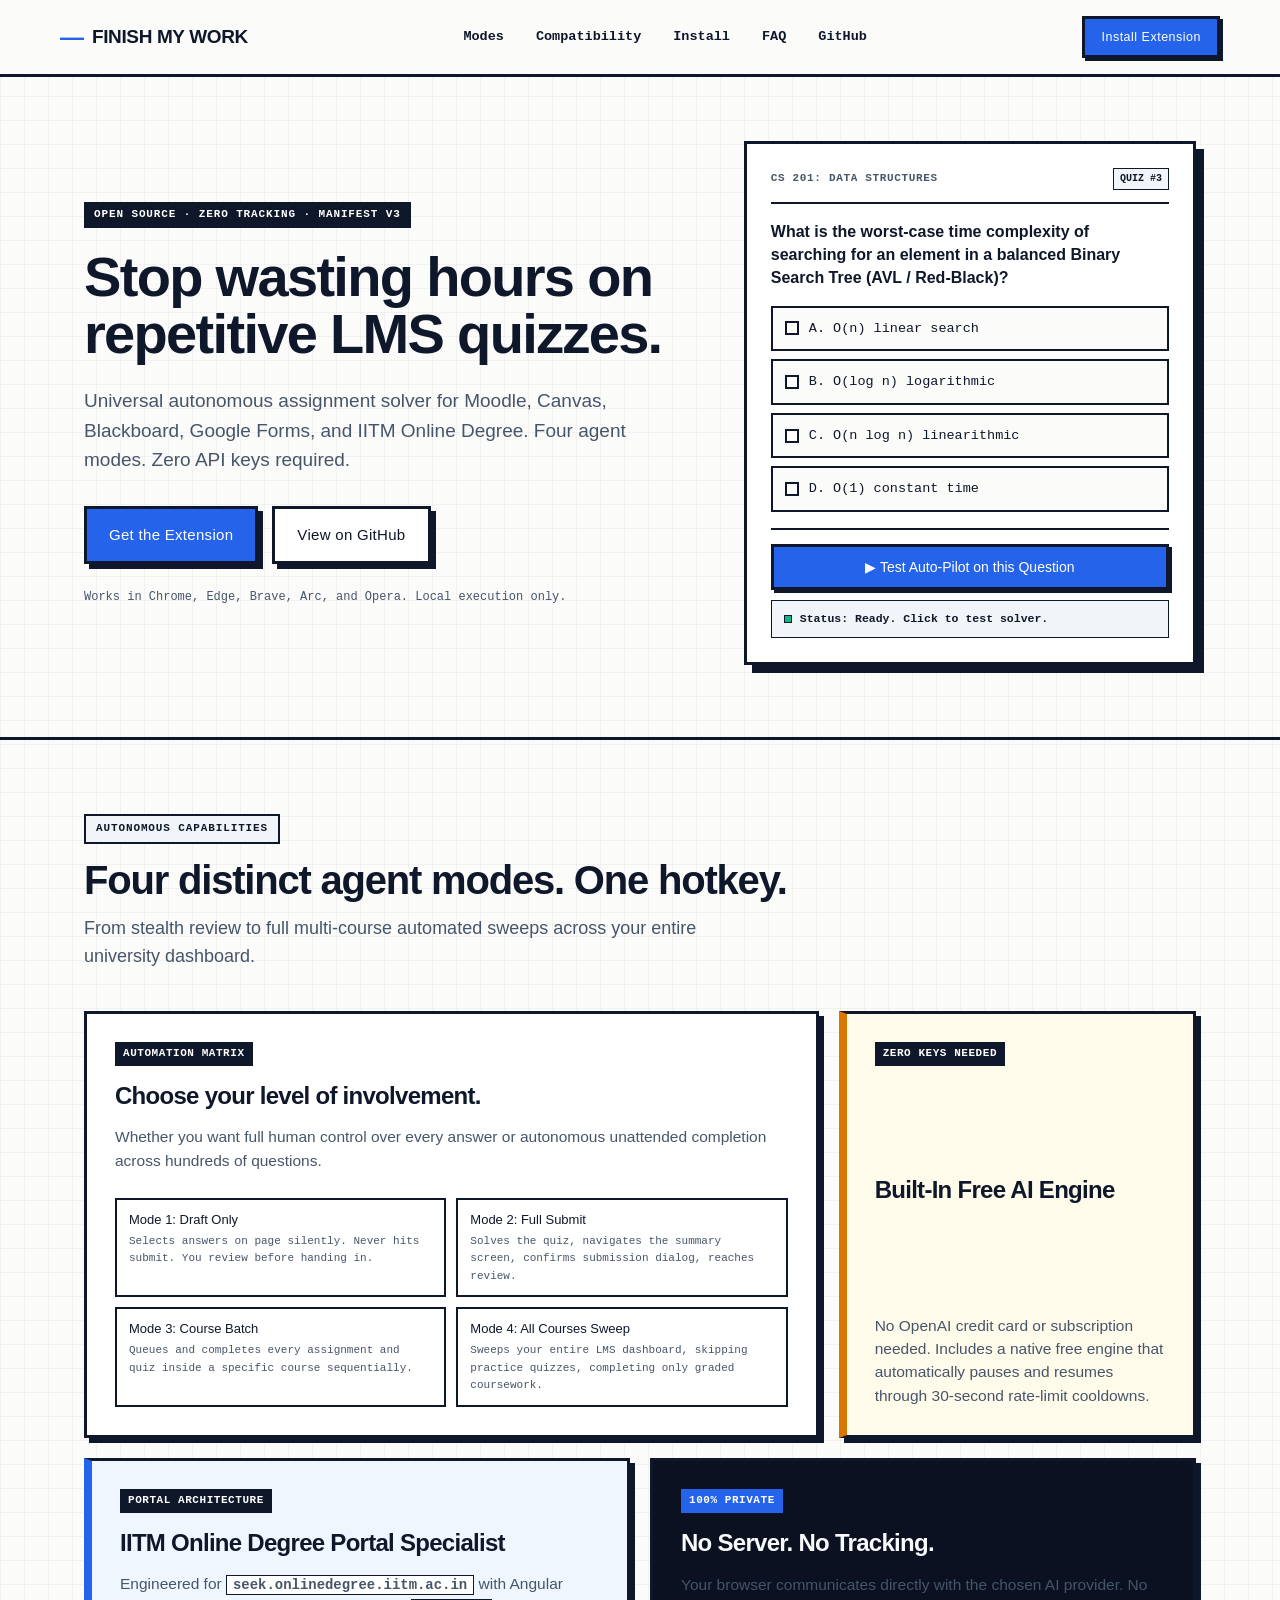
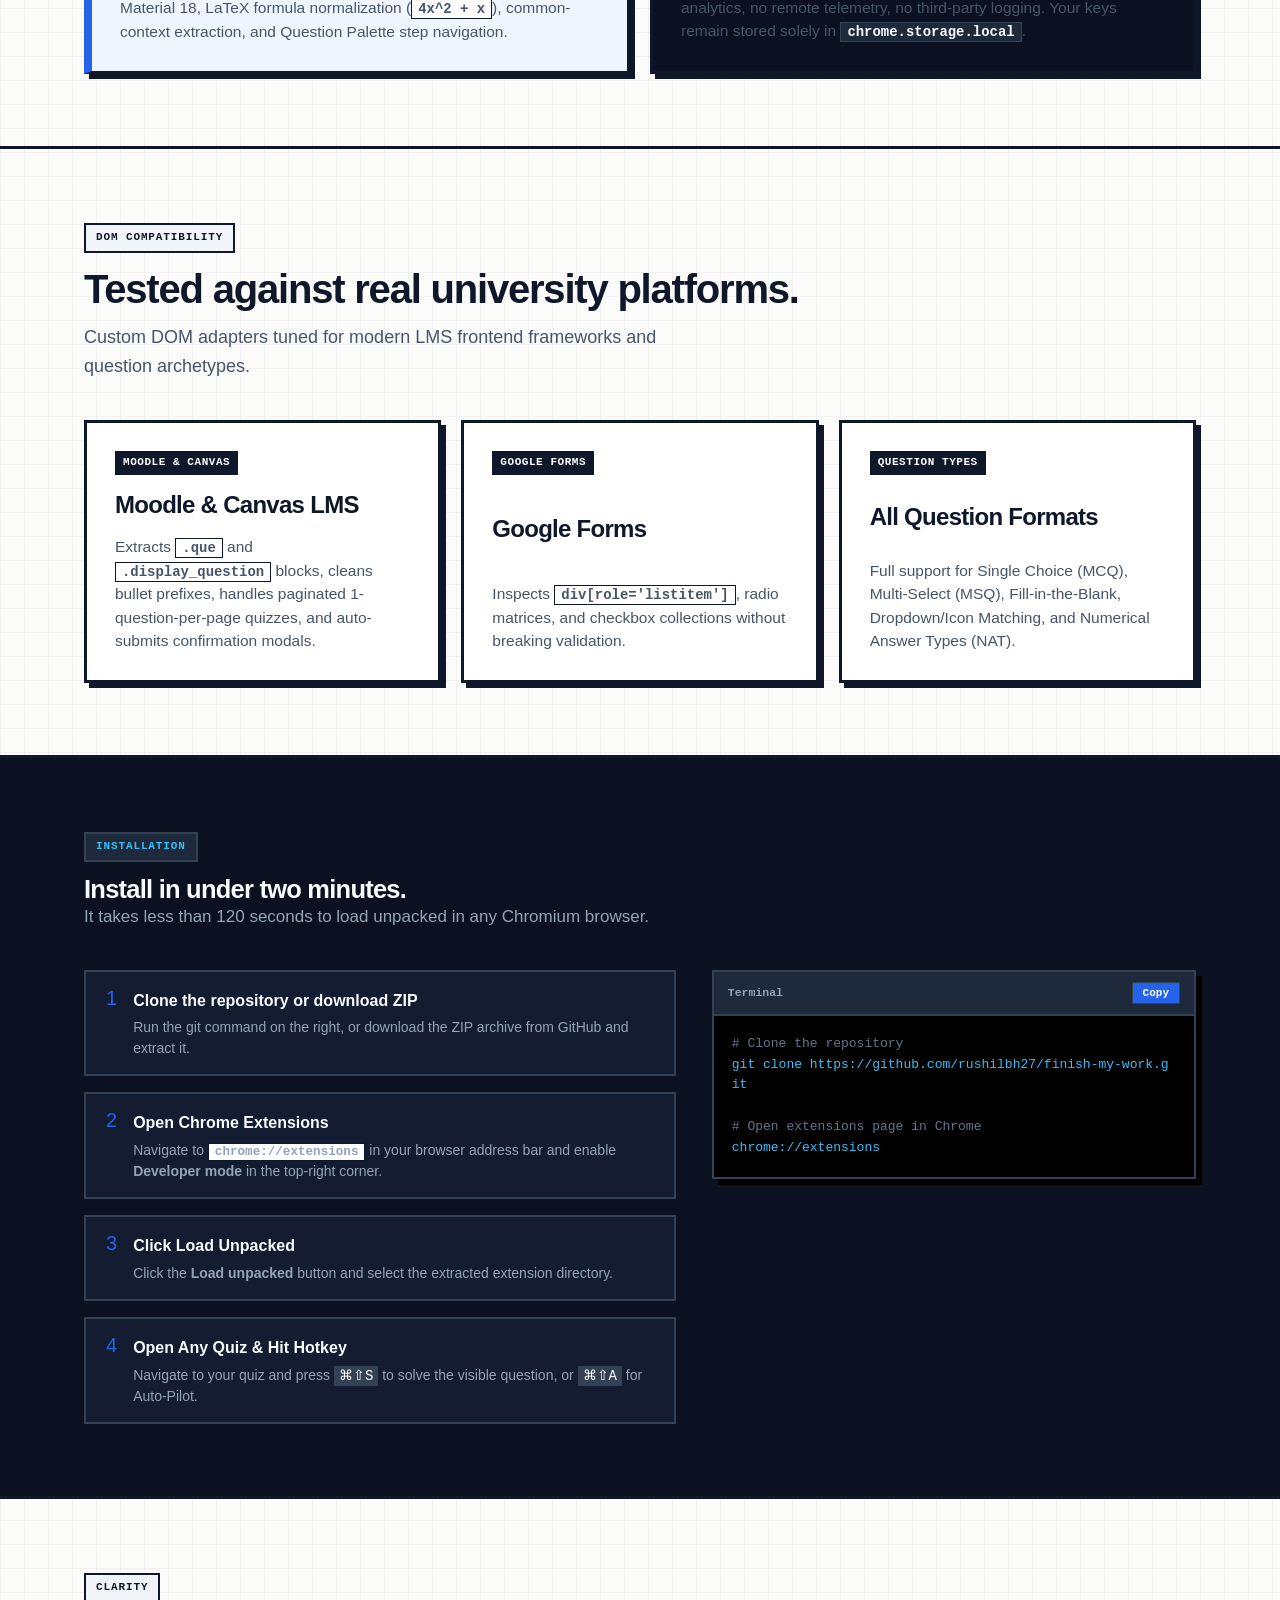
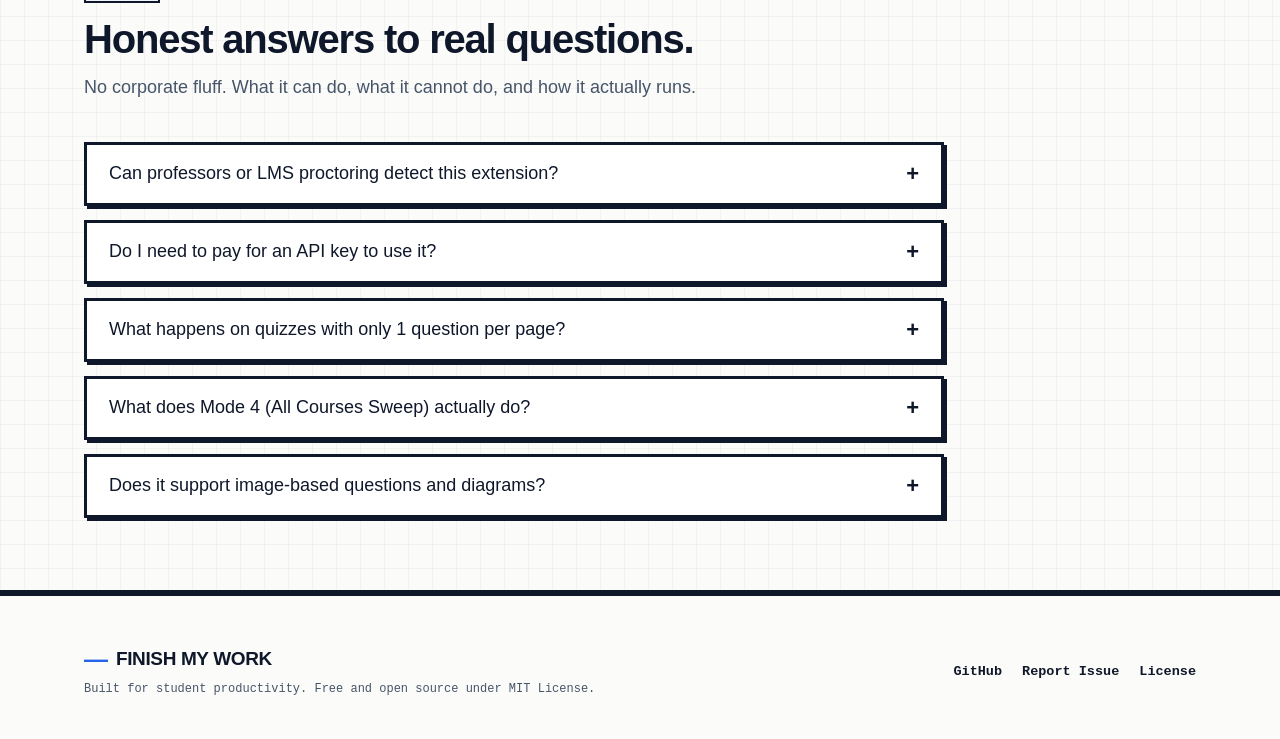
==== index.html @ 945a40a3 "feat: complete neo-brutalist redesign of 3 surfaces, IITM textarea NAT solver, single-action navigat" ====
<!DOCTYPE html>
<html lang="en">

<head>
  <meta charset="UTF-8">
  <meta name="viewport" content="width=device-width, initial-scale=1.0">
  <title>Finish My Work — Autonomous LMS Quiz &amp; Assignment Solver</title>
  <meta name="description"
    content="Universal autonomous assignment and quiz solver for Moodle, Canvas, Blackboard, Google Forms, and IITM Online Degree. 4 agent modes. Zero tracking. 100% free with built-in AI.">
  <meta property="og:title" content="Finish My Work — Autonomous LMS Solver">
  <meta property="og:description"
    content="Stop wasting hours on repetitive LMS quizzes. 4 agent modes, multimodal vision support, and zero external tracking.">
  <meta property="og:type" content="website">
  <meta property="og:url" content="https://rushilbh27.github.io/finish-my-work/">
  <link rel="icon" type="image/png" href="icons/icon48.png">
  <link rel="stylesheet" href="landing.css">
</head>

<body>
  <!-- Accessible Skip Link -->
  <a class="skip-link" href="#main-content">Skip to content</a>

  <!-- ── Top Navigation ── -->
  <header class="site-nav">
    <div class="wrap nav-inner">
      <a class="brand" href="#">
        <span class="brand-dash">—</span>
        <span class="brand-title">Finish My Work</span>
      </a>
      <nav class="nav-links" aria-label="Main Navigation">
        <a class="nav-link" href="#modes">Modes</a>
        <a class="nav-link" href="#architecture">Compatibility</a>
        <a class="nav-link" href="#install">Install</a>
        <a class="nav-link" href="#faq">FAQ</a>
        <a class="nav-link" href="https://github.com/rushilbh27/finish-my-work" target="_blank" rel="noopener">GitHub</a>
      </nav>
      <a class="nav-btn" href="#install">Install Extension</a>
    </div>
  </header>

  <main id="main-content">
    <!-- ── Hero Section ── -->
    <section class="hero-section">
      <div class="wrap hero-grid">
        <div class="hero-content">
          <span class="hero-tag">OPEN SOURCE · ZERO TRACKING · MANIFEST V3</span>
          <h1 class="hero-title">Stop wasting hours on repetitive LMS quizzes.</h1>
          <p class="hero-lead">
            Universal autonomous assignment solver for Moodle, Canvas, Blackboard, Google Forms, and IITM Online Degree. Four agent modes. Zero API keys required.
          </p>
          <div class="hero-ctas">
            <a class="btn btn-primary" href="#install">Get the Extension</a>
            <a class="btn btn-secondary" href="https://github.com/rushilbh27/finish-my-work" target="_blank" rel="noopener">View on GitHub</a>
          </div>
          <div class="hero-note">
            Works in Chrome, Edge, Brave, Arc, and Opera. Local execution only.
          </div>
        </div>

        <!-- Interactive Live Simulation Widget -->
        <div class="interactive-card" id="sim-card" aria-label="Live Autopilot Simulator">
          <div class="sim-header">
            <span class="sim-subject">CS 201: DATA STRUCTURES</span>
            <span class="sim-badge" id="sim-badge">QUIZ #3</span>
          </div>
          <div class="sim-question" id="sim-question-text">
            What is the worst-case time complexity of searching for an element in a balanced Binary Search Tree (AVL / Red-Black)?
          </div>
          <div class="sim-options" id="sim-options-list">
            <div class="sim-opt" data-opt="A">
              <span class="sim-radio"></span>
              <span>A. O(n) linear search</span>
            </div>
            <div class="sim-opt" data-opt="B" id="opt-correct">
              <span class="sim-radio"></span>
              <span>B. O(log n) logarithmic</span>
            </div>
            <div class="sim-opt" data-opt="C">
              <span class="sim-radio"></span>
              <span>C. O(n log n) linearithmic</span>
            </div>
            <div class="sim-opt" data-opt="D">
              <span class="sim-radio"></span>
              <span>D. O(1) constant time</span>
            </div>
          </div>
          <div class="sim-actions">
            <button class="sim-solve-btn" id="btn-run-sim" type="button">
              ▶ Test Auto-Pilot on this Question
            </button>
            <div class="sim-status-box" id="sim-status">
              <span class="sim-status-dot" id="sim-dot"></span>
              <span id="sim-status-text">Status: Ready. Click to test solver.</span>
            </div>
          </div>
        </div>
      </div>
    </section>

    <!-- ── Section: 4 Agent Modes ── -->
    <section class="section" id="modes">
      <div class="wrap">
        <div class="section-head">
          <span class="section-tag">AUTONOMOUS CAPABILITIES</span>
          <h2 class="section-title">Four distinct agent modes. One hotkey.</h2>
          <p class="section-desc">From stealth review to full multi-course automated sweeps across your entire university dashboard.</p>
        </div>

        <div class="bento-grid">
          <!-- Bento 1: Large Double Span for Modes -->
          <div class="bento-card bento-span-8">
            <span class="bento-badge">AUTOMATION MATRIX</span>
            <h3>Choose your level of involvement.</h3>
            <p>Whether you want full human control over every answer or autonomous unattended completion across hundreds of questions.</p>
            
            <div class="mode-pills">
              <div class="mode-pill-item">
                <div class="mode-pill-title">Mode 1: Draft Only</div>
                <div class="mode-pill-sub">Selects answers on page silently. Never hits submit. You review before handing in.</div>
              </div>
              <div class="mode-pill-item">
                <div class="mode-pill-title">Mode 2: Full Submit</div>
                <div class="mode-pill-sub">Solves the quiz, navigates the summary screen, confirms submission dialog, reaches review.</div>
              </div>
              <div class="mode-pill-item">
                <div class="mode-pill-title">Mode 3: Course Batch</div>
                <div class="mode-pill-sub">Queues and completes every assignment and quiz inside a specific course sequentially.</div>
              </div>
              <div class="mode-pill-item">
                <div class="mode-pill-title">Mode 4: All Courses Sweep</div>
                <div class="mode-pill-sub">Sweeps your entire LMS dashboard, skipping practice quizzes, completing only graded coursework.</div>
              </div>
            </div>
          </div>

          <!-- Bento 2: Built-in Free AI -->
          <div class="bento-card bento-span-4 bento-card-amber">
            <span class="bento-badge">ZERO KEYS NEEDED</span>
            <h3>Built-In Free AI Engine</h3>
            <p>No OpenAI credit card or subscription needed. Includes a native free engine that automatically pauses and resumes through 30-second rate-limit cooldowns.</p>
          </div>

          <!-- Bento 3: IITM Specialist -->
          <div class="bento-card bento-span-6 bento-card-blue">
            <span class="bento-badge">PORTAL ARCHITECTURE</span>
            <h3>IITM Online Degree Portal Specialist</h3>
            <p>Engineered for <code>seek.onlinedegree.iitm.ac.in</code> with Angular Material 18, LaTeX formula normalization (<code>4x^2 + x</code>), common-context extraction, and Question Palette step navigation.</p>
          </div>

          <!-- Bento 4: Privacy -->
          <div class="bento-card bento-span-6 bento-card-dark">
            <span class="bento-badge">100% PRIVATE</span>
            <h3>No Server. No Tracking.</h3>
            <p>Your browser communicates directly with the chosen AI provider. No analytics, no remote telemetry, no third-party logging. Your keys remain stored solely in <code>chrome.storage.local</code>.</p>
          </div>
        </div>
      </div>
    </section>

    <!-- ── Section: Compatibility ── -->
    <section class="section" id="architecture">
      <div class="wrap">
        <div class="section-head">
          <span class="section-tag">DOM COMPATIBILITY</span>
          <h2 class="section-title">Tested against real university platforms.</h2>
          <p class="section-desc">Custom DOM adapters tuned for modern LMS frontend frameworks and question archetypes.</p>
        </div>

        <div class="bento-grid">
          <div class="bento-card bento-span-4">
            <span class="bento-badge">MOODLE &amp; CANVAS</span>
            <h3>Moodle &amp; Canvas LMS</h3>
            <p>Extracts <code>.que</code> and <code>.display_question</code> blocks, cleans bullet prefixes, handles paginated 1-question-per-page quizzes, and auto-submits confirmation modals.</p>
          </div>

          <div class="bento-card bento-span-4">
            <span class="bento-badge">GOOGLE FORMS</span>
            <h3>Google Forms</h3>
            <p>Inspects <code>div[role='listitem']</code>, radio matrices, and checkbox collections without breaking validation.</p>
          </div>

          <div class="bento-card bento-span-4">
            <span class="bento-badge">QUESTION TYPES</span>
            <h3>All Question Formats</h3>
            <p>Full support for Single Choice (MCQ), Multi-Select (MSQ), Fill-in-the-Blank, Dropdown/Icon Matching, and Numerical Answer Types (NAT).</p>
          </div>
        </div>
      </div>
    </section>

    <!-- ── Section: Install ── -->
    <section class="section install-section" id="install">
      <div class="wrap">
        <div class="section-head">
          <span class="section-tag" style="background:#1e293b; color:#38bdf8; border-color:#334155;">INSTALLATION</span>
          <h2>Install in under two minutes.</h2>
          <p style="color:#94a3b8;">It takes less than 120 seconds to load unpacked in any Chromium browser.</p>
        </div>

        <div class="install-steps-grid">
          <div class="steps-list">
            <div class="step-row">
              <span class="step-num">1</span>
              <div class="step-content">
                <h4>Clone the repository or download ZIP</h4>
                <p>Run the git command on the right, or download the ZIP archive from GitHub and extract it.</p>
              </div>
            </div>

            <div class="step-row">
              <span class="step-num">2</span>
              <div class="step-content">
                <h4>Open Chrome Extensions</h4>
                <p>Navigate to <code>chrome://extensions</code> in your browser address bar and enable <strong>Developer mode</strong> in the top-right corner.</p>
              </div>
            </div>

            <div class="step-row">
              <span class="step-num">3</span>
              <div class="step-content">
                <h4>Click Load Unpacked</h4>
                <p>Click the <strong>Load unpacked</strong> button and select the extracted extension directory.</p>
              </div>
            </div>

            <div class="step-row">
              <span class="step-num">4</span>
              <div class="step-content">
                <h4>Open Any Quiz &amp; Hit Hotkey</h4>
                <p>Navigate to your quiz and press <kbd style="background:#334155; color:#fff; padding:2px 5px;">⌘⇧S</kbd> to solve the visible question, or <kbd style="background:#334155; color:#fff; padding:2px 5px;">⌘⇧A</kbd> for Auto-Pilot.</p>
              </div>
            </div>
          </div>

          <!-- Terminal Snippet -->
          <div class="terminal-box">
            <div class="terminal-top">
              <span class="terminal-title">Terminal</span>
              <button class="btn-copy" id="btn-copy-cmd" type="button">Copy</button>
            </div>
            <pre class="terminal-code" id="term-code"><span class="comment"># Clone the repository</span>
git clone https://github.com/rushilbh27/finish-my-work.git

<span class="comment"># Open extensions page in Chrome</span>
chrome://extensions</pre>
          </div>
        </div>
      </div>
    </section>

    <!-- ── Section: Honest FAQ ── -->
    <section class="section" id="faq">
      <div class="wrap">
        <div class="section-head">
          <span class="section-tag">CLARITY</span>
          <h2 class="section-title">Honest answers to real questions.</h2>
          <p class="section-desc">No corporate fluff. What it can do, what it cannot do, and how it actually runs.</p>
        </div>

        <div class="faq-list">
          <div class="faq-item">
            <button class="faq-question" type="button">
              <span>Can professors or LMS proctoring detect this extension?</span>
              <span class="faq-icon">+</span>
            </button>
            <div class="faq-answer">
              The extension includes <strong>Stealth Mode</strong> (<kbd>⌘⇧H</kbd>) which removes the on-screen floating HUD entirely from the page DOM so no floating UI exists on screen. In Mode 1 (Draft Only), it simulates standard native click events directly into form inputs. Note: if a quiz uses full webcam lockdown proctoring or tab-switch tracking software, standard tab-focus rules still apply.
            </div>
          </div>

          <div class="faq-item">
            <button class="faq-question" type="button">
              <span>Do I need to pay for an API key to use it?</span>
              <span class="faq-icon">+</span>
            </button>
            <div class="faq-answer">
              No. Finish My Work includes a built-in Free AI Engine out of the box that requires zero keys. If you want ultra-fast 0-second latency, you can optionally paste a free Groq API key (console.groq.com) which grants 30 requests/minute at zero cost.
            </div>
          </div>

          <div class="faq-item">
            <button class="faq-question" type="button">
              <span>What happens on quizzes with only 1 question per page?</span>
              <span class="faq-icon">+</span>
            </button>
            <div class="faq-answer">
              The Autopilot engine includes a dedicated paginated navigation detector. It automatically answers the visible question, detects the "Next" / "Next page" navigation button, advances through every page sequentially, and submits once the final review page is reached.
            </div>
          </div>

          <div class="faq-item">
            <button class="faq-question" type="button">
              <span>What does Mode 4 (All Courses Sweep) actually do?</span>
              <span class="faq-icon">+</span>
            </button>
            <div class="faq-answer">
              Mode 4 navigates through your university course dashboard. For platforms like IITM Online Degree, it automatically filters out Practice and Ungraded quizzes, only queuing items explicitly marked "Graded", and proceeds through all assignments sequentially.
            </div>
          </div>

          <div class="faq-item">
            <button class="faq-question" type="button">
              <span>Does it support image-based questions and diagrams?</span>
              <span class="faq-icon">+</span>
            </button>
            <div class="faq-answer">
              Yes. When questions contain schematics, charts, or images, the background service worker automatically falls back to Groq Llama 3.2 90B Vision or Google Gemini to interpret visual context before choosing answers.
            </div>
          </div>
        </div>
      </div>
    </section>
  </main>

  <!-- ── Footer ── -->
  <footer class="site-footer">
    <div class="wrap footer-inner">
      <div class="footer-brand">
        <div class="brand">
          <span class="brand-dash">—</span>
          <span class="brand-title">Finish My Work</span>
        </div>
        <span class="footer-copy">Built for student productivity. Free and open source under MIT License.</span>
      </div>
      <div class="footer-links">
        <a class="footer-link" href="https://github.com/rushilbh27/finish-my-work" target="_blank" rel="noopener">GitHub</a>
        <a class="footer-link" href="https://github.com/rushilbh27/finish-my-work/issues" target="_blank" rel="noopener">Report Issue</a>
        <a class="footer-link" href="https://github.com/rushilbh27/finish-my-work/blob/main/LICENSE" target="_blank" rel="noopener">License</a>
      </div>
    </div>
  </footer>

  <!-- ── Interactive Simulation & FAQ Script ── -->
  <script>
    // 1. Terminal Copy Button
    const btnCopy = document.getElementById('btn-copy-cmd');
    if (btnCopy) {
      btnCopy.addEventListener('click', () => {
        const cmd = 'git clone https://github.com/rushilbh27/finish-my-work.git';
        navigator.clipboard.writeText(cmd).then(() => {
          btnCopy.textContent = 'Copied ✓';
          setTimeout(() => { btnCopy.textContent = 'Copy'; }, 2000);
        });
      });
    }

    // 2. FAQ Accordion
    document.querySelectorAll('.faq-question').forEach((btn) => {
      btn.addEventListener('click', () => {
        const item = btn.closest('.faq-item');
        const isOpen = item.classList.contains('open');
        document.querySelectorAll('.faq-item').forEach(i => i.classList.remove('open'));
        if (!isOpen) item.classList.add('open');
      });
    });

    // 3. Interactive Hero Quiz Simulator
    const btnSim = document.getElementById('btn-run-sim');
    const simStatusText = document.getElementById('sim-status-text');
    const simDot = document.getElementById('sim-dot');
    const optCorrect = document.getElementById('opt-correct');
    const allOpts = document.querySelectorAll('.sim-opt');

    let isSimulating = false;

    if (btnSim) {
      btnSim.addEventListener('click', async () => {
        if (isSimulating) return;
        isSimulating = true;
        btnSim.disabled = true;

        // Reset state
        allOpts.forEach(o => o.classList.remove('correct-choice'));
        simDot.className = 'sim-status-dot spinning';
        
        simStatusText.textContent = 'Scanning question and analyzing DOM...';
        await new Promise(r => setTimeout(r, 650));

        simStatusText.textContent = 'AI Reasoning: balanced BST search height is log2(n)...';
        await new Promise(r => setTimeout(r, 750));

        // Highlight correct option
        optCorrect.classList.add('correct-choice');
        simDot.className = 'sim-status-dot';
        simDot.style.background = '#10b981';
        simStatusText.textContent = 'Selected Option (B): O(log n) ✓ (Confidence: 99.4%)';

        btnSim.textContent = '✓ Solved! Click to Reset';
        btnSim.disabled = false;

        btnSim.onclick = () => {
          allOpts.forEach(o => o.classList.remove('correct-choice'));
          btnSim.textContent = '▶ Test Auto-Pilot on this Question';
          simStatusText.textContent = 'Status: Ready. Click to test solver.';
          simDot.style.background = '#10b981';
          isSimulating = false;
          btnSim.onclick = null;
        };
      });
    }
  </script>
</body>

</html>
---- landing.css ----
/* ══════════════════════════════════════════════════════════════
   FINISH MY WORK — LANDING PAGE DESIGN SYSTEM (NEO-BRUTALIST)
   Frozen palette, 3px ink borders, hard unblurred offset shadows,
   square corners, system fonts, zero external network requests.
   ══════════════════════════════════════════════════════════════ */

:root {
  --ink: #0f172a;
  --paper: #fbfbfa;
  --card: #ffffff;
  --blue: #2563eb;
  --blue-dark: #1d4ed8;
  --amber: #d97706;
  --red: #dc2626;
  --green: #10b981;
  --muted: #475569;
  --line-muted: #cbd5e1;
  --subtle-bg: #f1f5f9;
  --hover-subtle: #f8fafc;
  --dark-bg: #0b1120;

  --line: 3px solid var(--ink);
  --line-thin: 2px solid var(--ink);
  --shadow: 5px 5px 0px var(--ink);
  --shadow-lg: 8px 8px 0px var(--ink);
  --shadow-sm: 3px 3px 0px var(--ink);

  --font-display: "Arial Black", "Archivo Black", "Helvetica Neue", Impact, sans-serif;
  --font-body: -apple-system, BlinkMacSystemFont, "Segoe UI", Roboto, "Helvetica Neue", Arial, sans-serif;
  --font-mono: ui-monospace, "SF Mono", Menlo, Consolas, monospace;
}

*, *::before, *::after {
  box-sizing: border-box;
  margin: 0;
  padding: 0;
}

html {
  scroll-behavior: smooth;
  -webkit-text-size-adjust: 100%;
}

@media (prefers-reduced-motion: reduce) {
  html { scroll-behavior: auto; }
  * { transition: none !important; animation: none !important; }
}

body {
  margin: 0;
  background: var(--paper);
  background-image: 
    linear-gradient(to right, rgba(15, 23, 42, 0.04) 1px, transparent 1px),
    linear-gradient(to bottom, rgba(15, 23, 42, 0.04) 1px, transparent 1px);
  background-size: 24px 24px;
  color: var(--ink);
  font: 500 17px/1.6 var(--font-body);
  -webkit-font-smoothing: antialiased;
  overflow-x: hidden;
}

h1, h2, h3, h4, p, ul, ol {
  margin: 0;
}

h1, h2, h3 {
  font-family: var(--font-display);
  font-weight: 900;
  line-height: 1.05;
  letter-spacing: -0.03em;
  color: var(--ink);
}

a {
  color: var(--ink);
  text-decoration: underline;
  text-decoration-thickness: 2px;
  text-underline-offset: 3px;
  transition: background-color 0.1s ease, color 0.1s ease;
}

a:hover {
  background-color: var(--subtle-bg);
}

:focus-visible {
  outline: 4px solid var(--blue);
  outline-offset: 3px;
}

code {
  font-family: var(--font-mono);
  font-size: 0.9em;
  font-weight: 700;
  background: #ffffff;
  border: 1.5px solid var(--ink);
  padding: 1px 6px;
}

/* ── Container ── */
.wrap {
  width: 100%;
  max-width: 1160px;
  margin: 0 auto;
  padding: 0 24px;
}

/* ── Skip Link ── */
.skip-link {
  position: absolute;
  top: -60px;
  left: 20px;
  background: var(--blue);
  color: #ffffff;
  padding: 10px 16px;
  border: var(--line);
  font-family: var(--font-display);
  font-size: 14px;
  z-index: 1000;
  text-decoration: none;
  transition: top 0.15s ease;
}

.skip-link:focus {
  top: 16px;
}

/* ── Navigation ── */
.site-nav {
  border-bottom: var(--line);
  background: var(--paper);
  position: sticky;
  top: 0;
  z-index: 100;
}

.nav-inner {
  display: flex;
  align-items: center;
  justify-content: space-between;
  padding: 16px 0;
}

.brand {
  display: flex;
  align-items: center;
  gap: 8px;
  text-decoration: none;
}

.brand-dash {
  color: var(--blue);
  font-weight: 900;
  font-size: 24px;
  line-height: 1;
}

.brand-title {
  font-family: var(--font-display);
  font-weight: 900;
  font-size: 19px;
  letter-spacing: -0.02em;
  text-transform: uppercase;
}

.nav-links {
  display: flex;
  align-items: center;
  gap: 20px;
}

.nav-link {
  font-family: var(--font-mono);
  font-size: 13.5px;
  font-weight: 700;
  text-decoration: none;
  padding: 4px 6px;
}

.nav-link:hover {
  background: var(--subtle-bg);
}

.nav-btn {
  background: var(--blue);
  color: #ffffff;
  border: var(--line);
  box-shadow: var(--shadow-sm);
  padding: 8px 16px;
  font-family: var(--font-display);
  font-size: 12.5px;
  text-decoration: none;
  letter-spacing: 0.04em;
  transition: transform 0.07s ease, box-shadow 0.07s ease;
}

.nav-btn:hover {
  background: var(--blue-dark);
  transform: translate(-1px, -1px);
  box-shadow: 4px 4px 0px var(--ink);
}

.nav-btn:active {
  transform: translate(2px, 2px);
  box-shadow: 0px 0px 0px var(--ink);
}

/* ── Buttons (Tactile Neo-Brutalist) ── */
.btn {
  display: inline-flex;
  align-items: center;
  justify-content: center;
  gap: 8px;
  padding: 14px 22px;
  border: var(--line);
  font-family: var(--font-display);
  font-size: 15px;
  text-decoration: none;
  cursor: pointer;
  letter-spacing: 0.02em;
  transition: transform 0.07s ease, box-shadow 0.07s ease, background-color 0.1s ease;
}

.btn-primary {
  background: var(--blue);
  color: #ffffff;
  box-shadow: var(--shadow);
}

.btn-primary:hover {
  background: var(--blue-dark);
  transform: translate(-2px, -2px);
  box-shadow: 7px 7px 0px var(--ink);
}

.btn-primary:active {
  transform: translate(4px, 4px);
  box-shadow: 0px 0px 0px var(--ink);
}

.btn-secondary {
  background: var(--card);
  color: var(--ink);
  box-shadow: var(--shadow);
}

.btn-secondary:hover {
  background: var(--hover-subtle);
  transform: translate(-2px, -2px);
  box-shadow: 7px 7px 0px var(--ink);
}

.btn-secondary:active {
  transform: translate(4px, 4px);
  box-shadow: 0px 0px 0px var(--ink);
}

/* ── Hero Section ── */
.hero-section {
  padding: 64px 0 72px 0;
  border-bottom: var(--line);
}

.hero-grid {
  display: grid;
  grid-template-columns: 1.15fr 0.85fr;
  gap: 48px;
  align-items: center;
}

.hero-tag {
  display: inline-block;
  background: var(--ink);
  color: #ffffff;
  font-family: var(--font-mono);
  font-size: 11px;
  font-weight: 800;
  letter-spacing: 0.08em;
  padding: 4px 10px;
  margin-bottom: 20px;
}

.hero-title {
  font-size: 56px;
  line-height: 1.02;
  margin-bottom: 24px;
}

.hero-lead {
  font-size: 19px;
  line-height: 1.55;
  color: var(--muted);
  margin-bottom: 32px;
  max-width: 580px;
}

.hero-ctas {
  display: flex;
  flex-wrap: wrap;
  gap: 14px;
  margin-bottom: 24px;
}

.hero-note {
  font-family: var(--font-mono);
  font-size: 12px;
  color: var(--muted);
}

/* ── Interactive Simulator Card ── */
.interactive-card {
  background: var(--card);
  border: var(--line);
  box-shadow: var(--shadow-lg);
  padding: 24px;
  display: flex;
  flex-direction: column;
  gap: 16px;
}

.sim-header {
  display: flex;
  align-items: center;
  justify-content: space-between;
  border-bottom: 2px solid var(--ink);
  padding-bottom: 12px;
}

.sim-subject {
  font-family: var(--font-mono);
  font-size: 11px;
  font-weight: 800;
  color: var(--muted);
  letter-spacing: 0.06em;
}

.sim-badge {
  background: var(--subtle-bg);
  border: 1.5px solid var(--ink);
  font-family: var(--font-mono);
  font-size: 10px;
  font-weight: 800;
  padding: 2px 6px;
}

.sim-question {
  font-family: var(--font-body);
  font-size: 16px;
  font-weight: 700;
  line-height: 1.45;
  color: var(--ink);
}

.sim-options {
  display: flex;
  flex-direction: column;
  gap: 8px;
}

.sim-opt {
  display: flex;
  align-items: center;
  gap: 10px;
  padding: 10px 12px;
  border: 2px solid var(--ink);
  background: var(--paper);
  font-family: var(--font-mono);
  font-size: 13.5px;
  cursor: pointer;
  transition: all 0.1s ease;
}

.sim-opt:hover {
  background: var(--subtle-bg);
}

.sim-opt.correct-choice {
  background: #dcfce7 !important;
  border-color: #15803d !important;
  color: #15803d !important;
  font-weight: 800 !important;
}

.sim-radio {
  width: 14px;
  height: 14px;
  border: 2px solid var(--ink);
  background: #ffffff;
  flex-shrink: 0;
}

.sim-opt.correct-choice .sim-radio {
  background: #15803d;
}

.sim-actions {
  display: flex;
  flex-direction: column;
  gap: 10px;
  border-top: 2px solid var(--ink);
  padding-top: 14px;
}

.sim-solve-btn {
  width: 100%;
  background: var(--blue);
  color: #ffffff;
  border: var(--line);
  box-shadow: var(--shadow-sm);
  padding: 12px;
  font-family: var(--font-display);
  font-size: 14px;
  cursor: pointer;
  transition: transform 0.07s ease, box-shadow 0.07s ease;
}

.sim-solve-btn:hover {
  background: var(--blue-dark);
  transform: translate(-1px, -1px);
  box-shadow: 4px 4px 0px var(--ink);
}

.sim-solve-btn:active {
  transform: translate(2px, 2px);
  box-shadow: 0px 0px 0px var(--ink);
}

.sim-status-box {
  background: var(--subtle-bg);
  border: 1.5px solid var(--ink);
  padding: 8px 12px;
  font-family: var(--font-mono);
  font-size: 11.5px;
  font-weight: 700;
  display: flex;
  align-items: center;
  gap: 8px;
  min-height: 38px;
}

.sim-status-dot {
  width: 8px;
  height: 8px;
  background: var(--green);
  border: 1px solid var(--ink);
  flex-shrink: 0;
}

.sim-status-dot.spinning {
  background: transparent;
  border: 2px solid rgba(37, 99, 235, 0.4);
  border-top-color: var(--blue);
  animation: sim-spin 0.6s linear infinite;
}

@keyframes sim-spin {
  to { transform: rotate(360deg); }
}

/* ── Section Titles ── */
.section {
  padding: 72px 0;
  border-bottom: var(--line);
}

.section-head {
  margin-bottom: 40px;
}

.section-tag {
  display: inline-block;
  background: var(--subtle-bg);
  border: 2px solid var(--ink);
  color: var(--ink);
  font-family: var(--font-mono);
  font-size: 11px;
  font-weight: 800;
  letter-spacing: 0.08em;
  padding: 4px 10px;
  margin-bottom: 14px;
}

.section-title {
  font-size: 40px;
  line-height: 1.1;
  margin-bottom: 12px;
}

.section-desc {
  font-size: 18px;
  color: var(--muted);
  max-width: 620px;
}

/* ── Bento Grid ── */
.bento-grid {
  display: grid;
  grid-template-columns: repeat(12, 1fr);
  gap: 20px;
}

.bento-card {
  background: var(--card);
  border: var(--line);
  box-shadow: var(--shadow);
  padding: 28px;
  display: flex;
  flex-direction: column;
  justify-content: space-between;
  gap: 16px;
}

.bento-span-8 {
  grid-column: span 8;
}

.bento-span-4 {
  grid-column: span 4;
}

.bento-span-6 {
  grid-column: span 6;
}

.bento-span-12 {
  grid-column: span 12;
}

.bento-card-amber {
  background: #fffbeb;
  border-left: 8px solid var(--amber);
}

.bento-card-blue {
  background: #eff6ff;
  border-left: 8px solid var(--blue);
}

.bento-card-dark {
  background: var(--dark-bg);
  color: #f8fafc;
}

.bento-card-dark h3, .bento-card-dark p {
  color: #f8fafc;
}

.bento-card-dark code {
  background: #1e293b;
  color: #f8fafc;
  border-color: #334155;
}

.bento-badge {
  align-self: flex-start;
  font-family: var(--font-mono);
  font-size: 11px;
  font-weight: 800;
  background: var(--ink);
  color: #ffffff;
  padding: 3px 8px;
  letter-spacing: 0.05em;
}

.bento-card-dark .bento-badge {
  background: var(--blue);
  color: #ffffff;
}

.bento-card h3 {
  font-size: 24px;
  line-height: 1.15;
}

.bento-card p {
  font-size: 15.5px;
  color: var(--muted);
  line-height: 1.5;
}

.mode-pills {
  display: grid;
  grid-template-columns: repeat(2, 1fr);
  gap: 10px;
  margin-top: 10px;
}

.mode-pill-item {
  border: 2px solid var(--ink);
  background: #ffffff;
  padding: 10px 12px;
}

.mode-pill-title {
  font-family: var(--font-display);
  font-size: 13px;
  color: var(--ink);
  margin-bottom: 2px;
}

.mode-pill-sub {
  font-family: var(--font-mono);
  font-size: 11px;
  color: var(--muted);
}

/* ── Installation Section ── */
.install-section {
  background: var(--dark-bg);
  color: #f8fafc;
}

.install-section h2, .install-section h3, .install-section p {
  color: #f8fafc;
}

.install-steps-grid {
  display: grid;
  grid-template-columns: 1.1fr 0.9fr;
  gap: 36px;
  align-items: start;
}

.steps-list {
  display: flex;
  flex-direction: column;
  gap: 16px;
}

.step-row {
  display: flex;
  gap: 16px;
  background: #131c31;
  border: 2px solid #334155;
  padding: 16px 20px;
}

.step-num {
  font-family: var(--font-display);
  font-size: 20px;
  color: var(--blue);
  line-height: 1;
}

.step-content h4 {
  font-family: var(--font-display);
  font-size: 16px;
  color: #f8fafc;
  margin-bottom: 4px;
}

.step-content p {
  font-size: 14px;
  color: #94a3b8;
  line-height: 1.45;
}

.terminal-box {
  background: #000000;
  border: 2.5px solid #334155;
  box-shadow: 6px 6px 0px #000000;
}

.terminal-top {
  display: flex;
  align-items: center;
  justify-content: space-between;
  padding: 10px 14px;
  background: #1e293b;
  border-bottom: 2px solid #334155;
}

.terminal-title {
  font-family: var(--font-mono);
  font-size: 11.5px;
  font-weight: 700;
  color: #94a3b8;
}

.btn-copy {
  background: var(--blue);
  color: #ffffff;
  border: 1.5px solid #334155;
  padding: 4px 10px;
  font-family: var(--font-mono);
  font-size: 11px;
  font-weight: 700;
  cursor: pointer;
  transition: all 0.07s ease;
}

.btn-copy:hover {
  background: var(--blue-dark);
}

.terminal-code {
  padding: 18px;
  font-family: var(--font-mono);
  font-size: 13px;
  color: #38bdf8;
  line-height: 1.6;
  white-space: pre-wrap;
  word-break: break-all;
}

.terminal-code .comment {
  color: #64748b;
}

/* ── FAQ Section ── */
.faq-list {
  display: flex;
  flex-direction: column;
  gap: 14px;
  max-width: 860px;
}

.faq-item {
  border: var(--line);
  background: var(--card);
  box-shadow: var(--shadow-sm);
}

.faq-question {
  width: 100%;
  display: flex;
  align-items: center;
  justify-content: space-between;
  padding: 18px 22px;
  font-family: var(--font-display);
  font-size: 18px;
  text-align: left;
  background: none;
  border: none;
  cursor: pointer;
  color: var(--ink);
}

.faq-question:hover {
  background: var(--subtle-bg);
}

.faq-icon {
  font-size: 22px;
  line-height: 1;
  font-weight: 900;
  margin-left: 12px;
}

.faq-answer {
  display: none;
  padding: 0 22px 20px 22px;
  font-size: 15.5px;
  line-height: 1.6;
  color: var(--muted);
  border-top: 1.5px dashed var(--line-muted);
  padding-top: 14px;
}

.faq-item.open .faq-answer {
  display: block;
}

.faq-item.open .faq-icon {
  transform: rotate(45deg);
}

/* ── Footer ── */
.site-footer {
  background: var(--paper);
  border-top: var(--line);
  padding: 48px 0;
}

.footer-inner {
  display: flex;
  align-items: center;
  justify-content: space-between;
  flex-wrap: wrap;
  gap: 24px;
}

.footer-brand {
  display: flex;
  flex-direction: column;
  gap: 6px;
}

.footer-copy {
  font-family: var(--font-mono);
  font-size: 12px;
  color: var(--muted);
}

.footer-links {
  display: flex;
  gap: 20px;
}

.footer-link {
  font-family: var(--font-mono);
  font-size: 13.5px;
  font-weight: 700;
  text-decoration: none;
}

/* ── Responsive / 390px Mobile View ── */
@media (max-width: 860px) {
  .hero-grid {
    grid-template-columns: 1fr;
    gap: 36px;
  }
  .hero-title {
    font-size: 38px;
  }
  .bento-span-8, .bento-span-4, .bento-span-6 {
    grid-column: span 12;
  }
  .mode-pills {
    grid-template-columns: 1fr;
  }
  .install-steps-grid {
    grid-template-columns: 1fr;
  }
  .nav-links {
    display: none;
  }
}
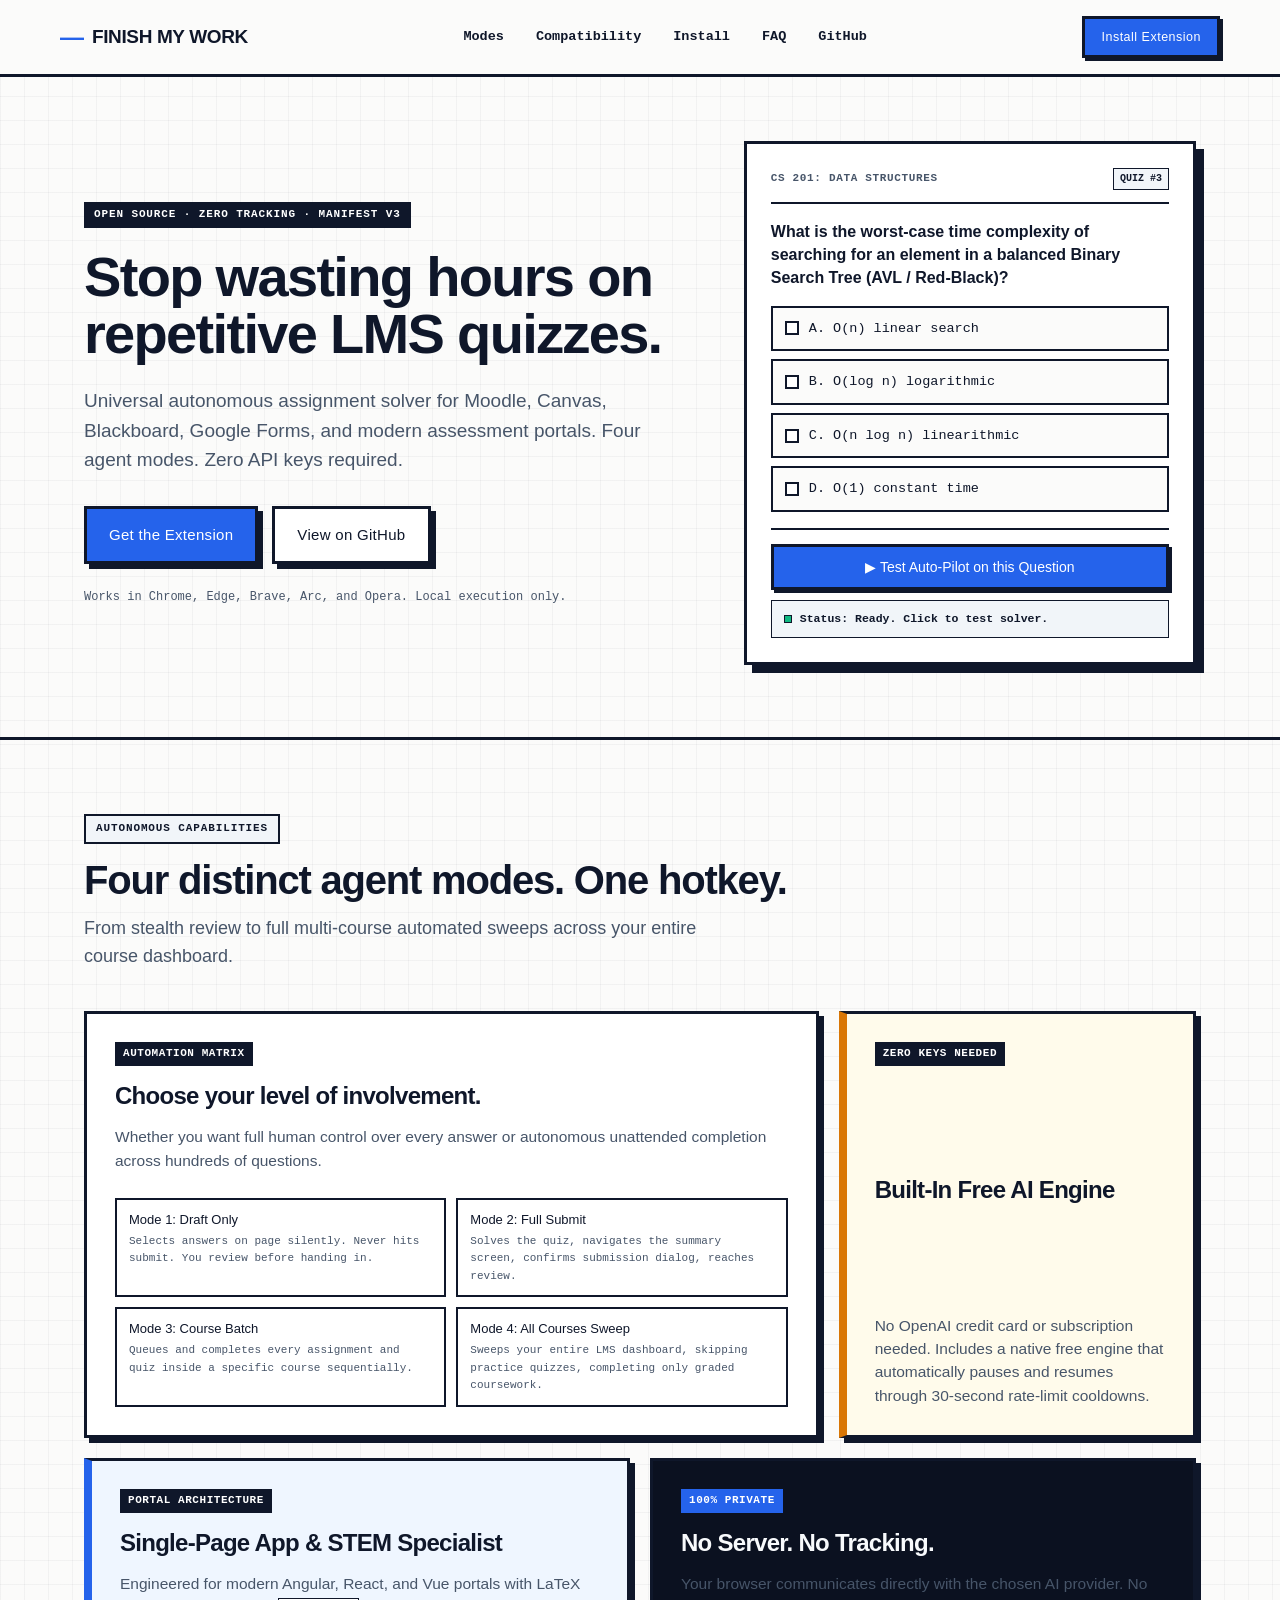
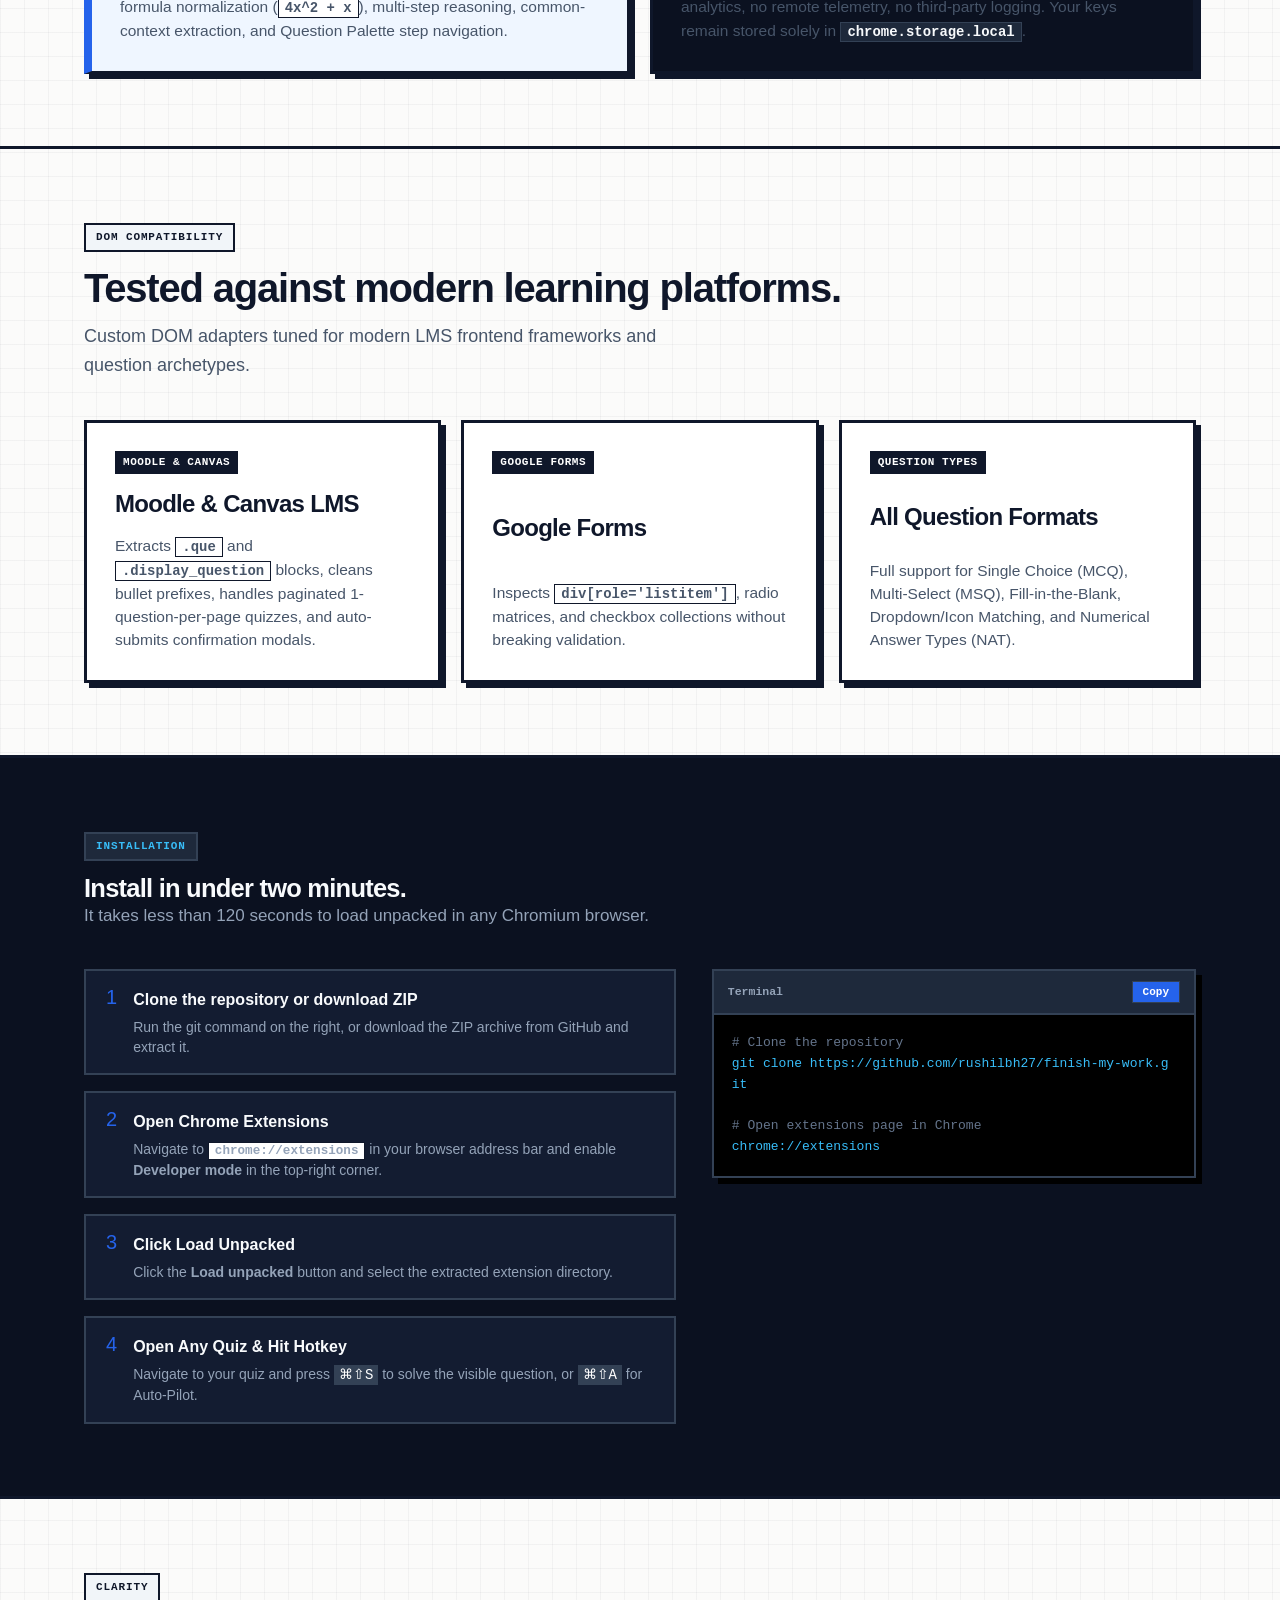
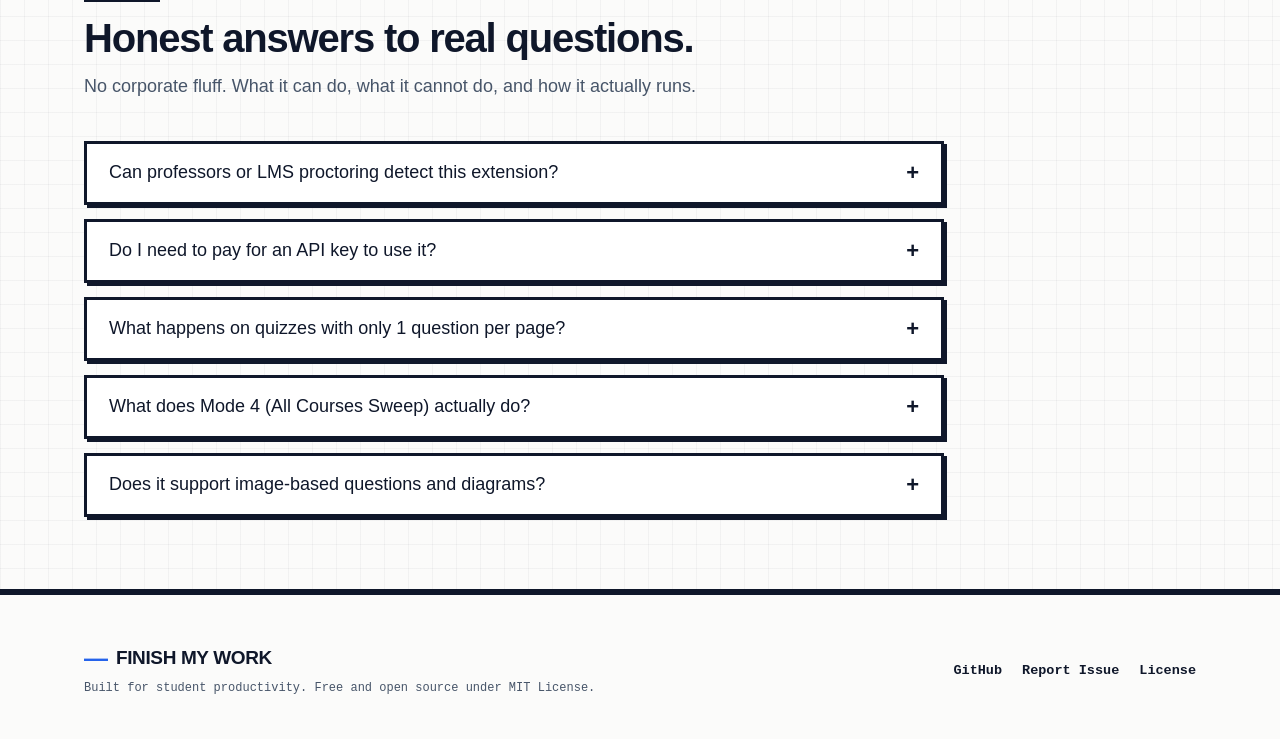
==== commit 61240433: "docs: generalize platform compatibility and remove specific institutional references" ====
--- a/index.html
+++ b/index.html
@@ -6,7 +6,7 @@
   <meta name="viewport" content="width=device-width, initial-scale=1.0">
   <title>Finish My Work — Autonomous LMS Quiz &amp; Assignment Solver</title>
   <meta name="description"
-    content="Universal autonomous assignment and quiz solver for Moodle, Canvas, Blackboard, Google Forms, and IITM Online Degree. 4 agent modes. Zero tracking. 100% free with built-in AI.">
+    content="Universal autonomous assignment and quiz solver for Moodle, Canvas, Blackboard, Google Forms, and modern assessment portals. 4 agent modes. Zero tracking. 100% free with built-in AI.">
   <meta property="og:title" content="Finish My Work — Autonomous LMS Solver">
   <meta property="og:description"
     content="Stop wasting hours on repetitive LMS quizzes. 4 agent modes, multimodal vision support, and zero external tracking.">
@@ -46,7 +46,7 @@
           <span class="hero-tag">OPEN SOURCE · ZERO TRACKING · MANIFEST V3</span>
           <h1 class="hero-title">Stop wasting hours on repetitive LMS quizzes.</h1>
           <p class="hero-lead">
-            Universal autonomous assignment solver for Moodle, Canvas, Blackboard, Google Forms, and IITM Online Degree. Four agent modes. Zero API keys required.
+            Universal autonomous assignment solver for Moodle, Canvas, Blackboard, Google Forms, and modern assessment portals. Four agent modes. Zero API keys required.
           </p>
           <div class="hero-ctas">
             <a class="btn btn-primary" href="#install">Get the Extension</a>
@@ -103,7 +103,7 @@
         <div class="section-head">
           <span class="section-tag">AUTONOMOUS CAPABILITIES</span>
           <h2 class="section-title">Four distinct agent modes. One hotkey.</h2>
-          <p class="section-desc">From stealth review to full multi-course automated sweeps across your entire university dashboard.</p>
+          <p class="section-desc">From stealth review to full multi-course automated sweeps across your entire course dashboard.</p>
         </div>
 
         <div class="bento-grid">
@@ -140,11 +140,11 @@
             <p>No OpenAI credit card or subscription needed. Includes a native free engine that automatically pauses and resumes through 30-second rate-limit cooldowns.</p>
           </div>
 
-          <!-- Bento 3: IITM Specialist -->
+          <!-- Bento 3: SPA & STEM Specialist -->
           <div class="bento-card bento-span-6 bento-card-blue">
             <span class="bento-badge">PORTAL ARCHITECTURE</span>
-            <h3>IITM Online Degree Portal Specialist</h3>
-            <p>Engineered for <code>seek.onlinedegree.iitm.ac.in</code> with Angular Material 18, LaTeX formula normalization (<code>4x^2 + x</code>), common-context extraction, and Question Palette step navigation.</p>
+            <h3>Single-Page App &amp; STEM Specialist</h3>
+            <p>Engineered for modern Angular, React, and Vue portals with LaTeX formula normalization (<code>4x^2 + x</code>), multi-step reasoning, common-context extraction, and Question Palette step navigation.</p>
           </div>
 
           <!-- Bento 4: Privacy -->
@@ -162,7 +162,7 @@
       <div class="wrap">
         <div class="section-head">
           <span class="section-tag">DOM COMPATIBILITY</span>
-          <h2 class="section-title">Tested against real university platforms.</h2>
+          <h2 class="section-title">Tested against modern learning platforms.</h2>
           <p class="section-desc">Custom DOM adapters tuned for modern LMS frontend frameworks and question archetypes.</p>
         </div>
 
@@ -294,7 +294,7 @@
               <span class="faq-icon">+</span>
             </button>
             <div class="faq-answer">
-              Mode 4 navigates through your university course dashboard. For platforms like IITM Online Degree, it automatically filters out Practice and Ungraded quizzes, only queuing items explicitly marked "Graded", and proceeds through all assignments sequentially.
+              Mode 4 navigates through your learning platform course dashboard. It automatically filters out Practice and Ungraded quizzes, only queuing items explicitly marked "Graded", and proceeds through all assignments sequentially across your entire course list.
             </div>
           </div>
 
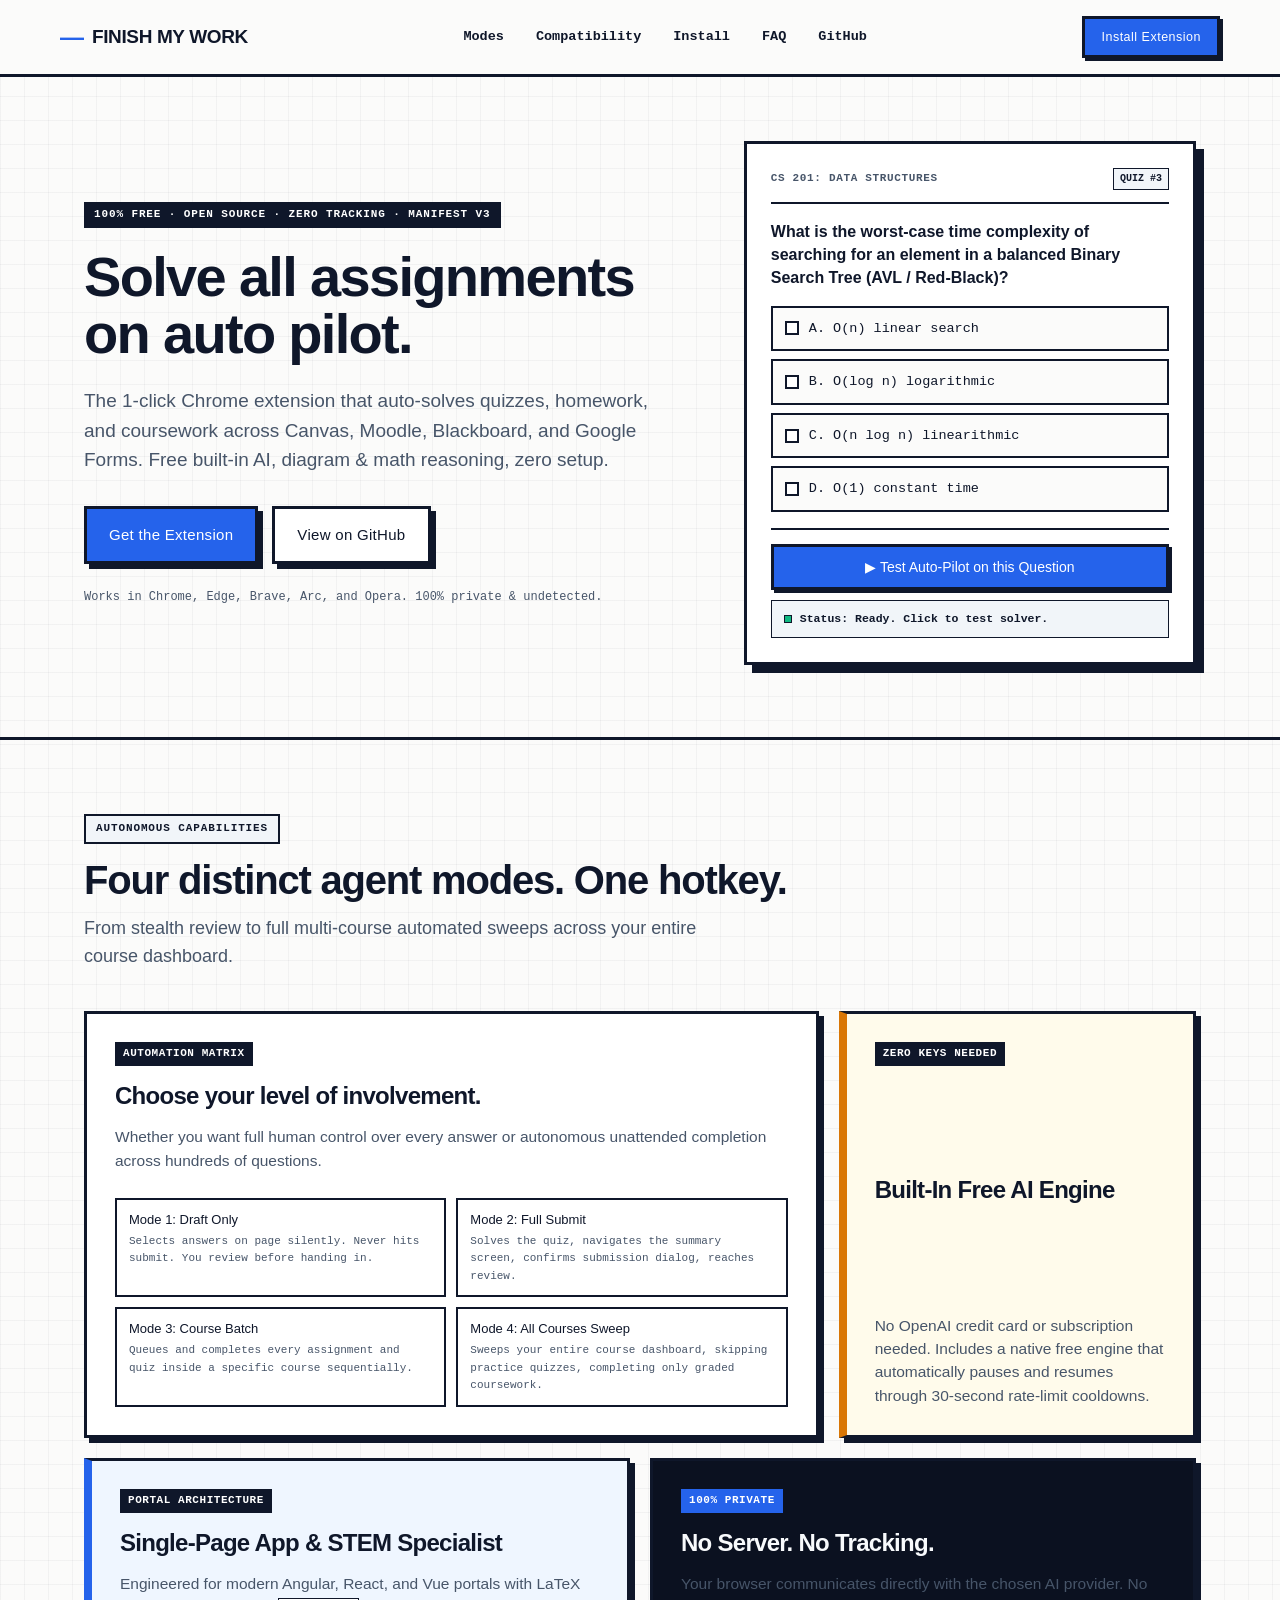
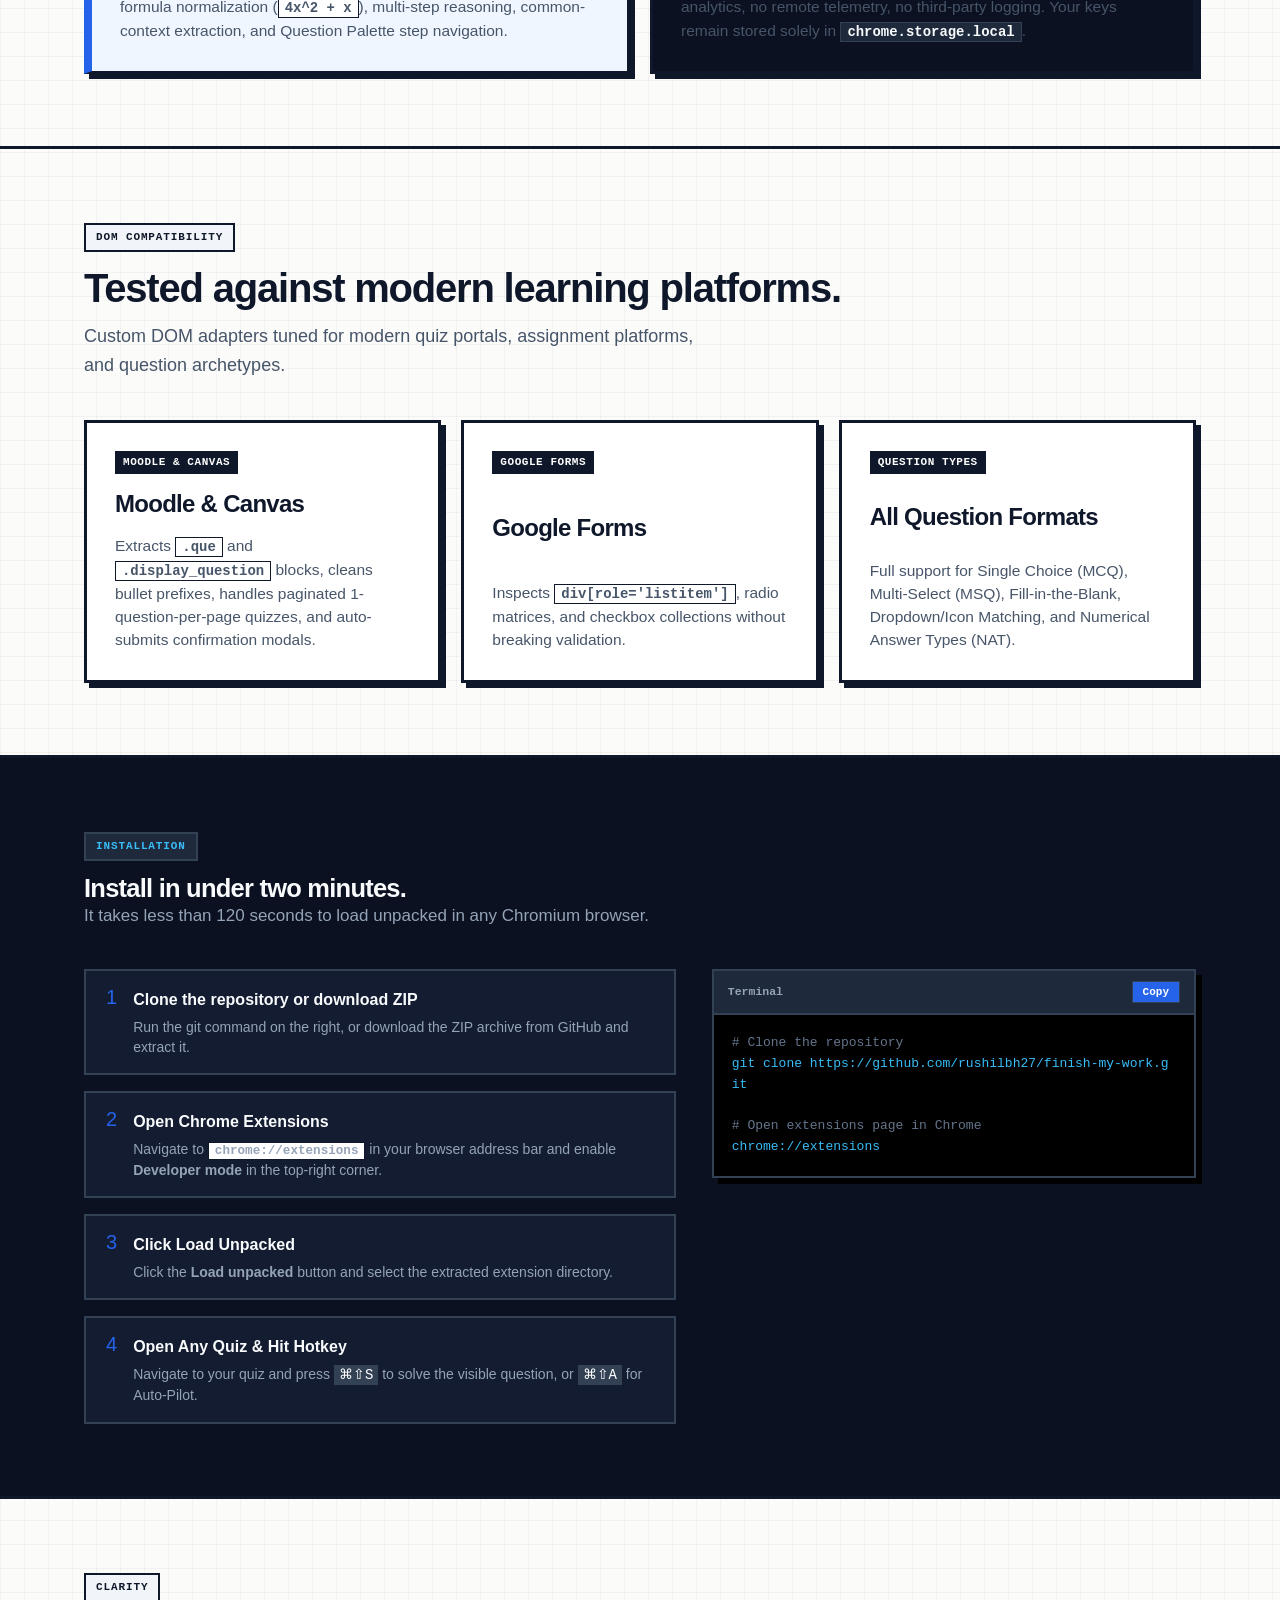
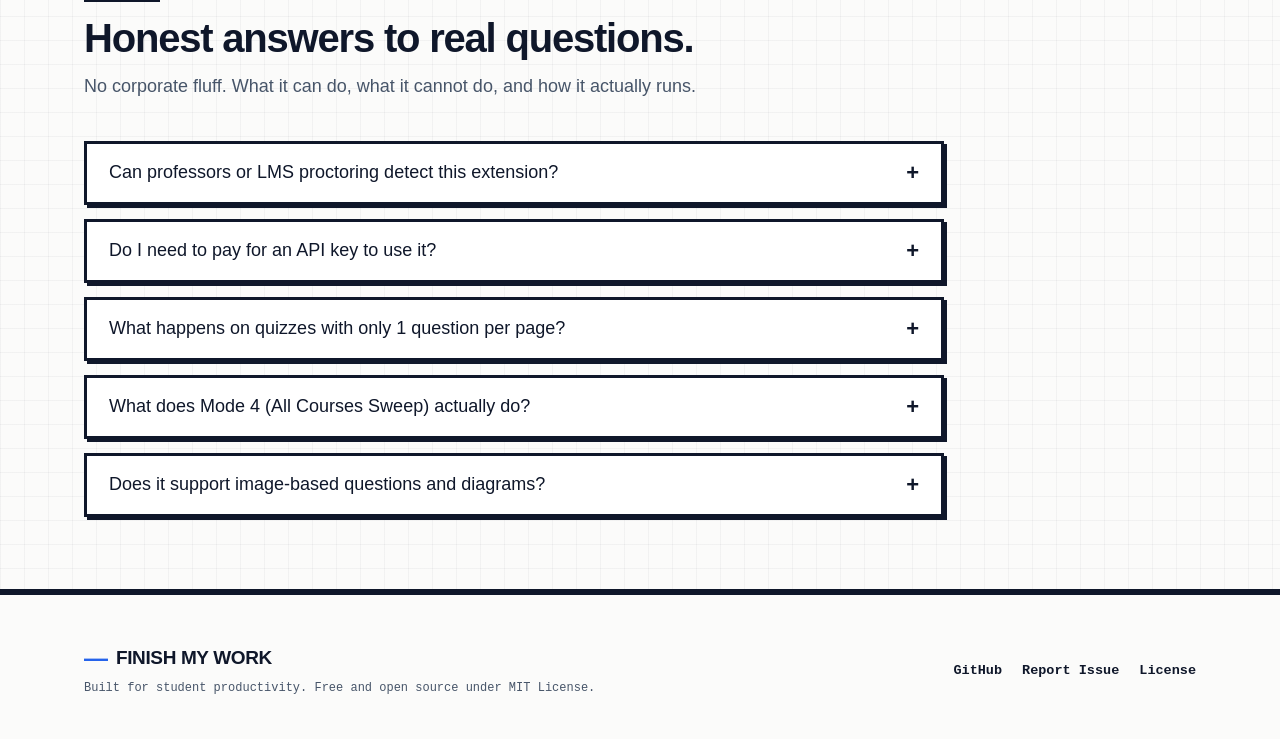
==== commit b903c35f: "feat(seo): target 'solve all assignments on auto pilot' and add high-res open graph preview card" ====
--- a/index.html
+++ b/index.html
@@ -4,14 +4,32 @@
 <head>
   <meta charset="UTF-8">
   <meta name="viewport" content="width=device-width, initial-scale=1.0">
-  <title>Finish My Work — Autonomous LMS Quiz &amp; Assignment Solver</title>
+  <title>Finish My Work — Solve All Assignments on Auto Pilot</title>
   <meta name="description"
-    content="Universal autonomous assignment and quiz solver for Moodle, Canvas, Blackboard, Google Forms, and modern assessment portals. 4 agent modes. Zero tracking. 100% free with built-in AI.">
-  <meta property="og:title" content="Finish My Work — Autonomous LMS Solver">
-  <meta property="og:description"
-    content="Stop wasting hours on repetitive LMS quizzes. 4 agent modes, multimodal vision support, and zero external tracking.">
+    content="Solve all assignments on auto pilot. The free, open-source Chrome extension that automatically answers quizzes and assignments across Canvas, Moodle, Blackboard, and Google Forms.">
+  <meta name="theme-color" content="#2563eb">
+
+  <!-- Open Graph / WhatsApp / Facebook -->
   <meta property="og:type" content="website">
   <meta property="og:url" content="https://rushilbh27.github.io/finish-my-work/">
+  <meta property="og:title" content="Finish My Work: Solve All Assignments on Auto Pilot">
+  <meta property="og:description"
+    content="Solve all assignments on auto pilot. Auto-answers quizzes and homework on Canvas, Moodle, Blackboard &amp; Google Forms. Free built-in AI, 100% private.">
+  <meta property="og:image" content="https://rushilbh27.github.io/finish-my-work/preview.png">
+  <meta property="og:image:secure_url" content="https://rushilbh27.github.io/finish-my-work/preview.png">
+  <meta property="og:image:type" content="image/png">
+  <meta property="og:image:width" content="1200">
+  <meta property="og:image:height" content="630">
+  <meta property="og:image:alt" content="Finish My Work - Solve All Assignments on Auto Pilot">
+
+  <!-- Twitter / X -->
+  <meta name="twitter:card" content="summary_large_image">
+  <meta name="twitter:url" content="https://rushilbh27.github.io/finish-my-work/">
+  <meta name="twitter:title" content="Finish My Work: Solve All Assignments on Auto Pilot">
+  <meta name="twitter:description"
+    content="Solve all assignments on auto pilot. Auto-answers quizzes and homework on Canvas, Moodle, Blackboard &amp; Google Forms. Free built-in AI, 100% private.">
+  <meta name="twitter:image" content="https://rushilbh27.github.io/finish-my-work/preview.png">
+
   <link rel="icon" type="image/png" href="icons/icon48.png">
   <link rel="stylesheet" href="landing.css">
 </head>
@@ -43,17 +61,17 @@
     <section class="hero-section">
       <div class="wrap hero-grid">
         <div class="hero-content">
-          <span class="hero-tag">OPEN SOURCE · ZERO TRACKING · MANIFEST V3</span>
-          <h1 class="hero-title">Stop wasting hours on repetitive LMS quizzes.</h1>
+          <span class="hero-tag">100% FREE · OPEN SOURCE · ZERO TRACKING · MANIFEST V3</span>
+          <h1 class="hero-title">Solve all assignments on auto pilot.</h1>
           <p class="hero-lead">
-            Universal autonomous assignment solver for Moodle, Canvas, Blackboard, Google Forms, and modern assessment portals. Four agent modes. Zero API keys required.
+            The 1-click Chrome extension that auto-solves quizzes, homework, and coursework across Canvas, Moodle, Blackboard, and Google Forms. Free built-in AI, diagram &amp; math reasoning, zero setup.
           </p>
           <div class="hero-ctas">
             <a class="btn btn-primary" href="#install">Get the Extension</a>
             <a class="btn btn-secondary" href="https://github.com/rushilbh27/finish-my-work" target="_blank" rel="noopener">View on GitHub</a>
           </div>
           <div class="hero-note">
-            Works in Chrome, Edge, Brave, Arc, and Opera. Local execution only.
+            Works in Chrome, Edge, Brave, Arc, and Opera. 100% private &amp; undetected.
           </div>
         </div>
 
@@ -128,7 +146,7 @@
               </div>
               <div class="mode-pill-item">
                 <div class="mode-pill-title">Mode 4: All Courses Sweep</div>
-                <div class="mode-pill-sub">Sweeps your entire LMS dashboard, skipping practice quizzes, completing only graded coursework.</div>
+                <div class="mode-pill-sub">Sweeps your entire course dashboard, skipping practice quizzes, completing only graded coursework.</div>
               </div>
             </div>
           </div>
@@ -163,13 +181,13 @@
         <div class="section-head">
           <span class="section-tag">DOM COMPATIBILITY</span>
           <h2 class="section-title">Tested against modern learning platforms.</h2>
-          <p class="section-desc">Custom DOM adapters tuned for modern LMS frontend frameworks and question archetypes.</p>
+          <p class="section-desc">Custom DOM adapters tuned for modern quiz portals, assignment platforms, and question archetypes.</p>
         </div>
 
         <div class="bento-grid">
           <div class="bento-card bento-span-4">
             <span class="bento-badge">MOODLE &amp; CANVAS</span>
-            <h3>Moodle &amp; Canvas LMS</h3>
+            <h3>Moodle &amp; Canvas</h3>
             <p>Extracts <code>.que</code> and <code>.display_question</code> blocks, cleans bullet prefixes, handles paginated 1-question-per-page quizzes, and auto-submits confirmation modals.</p>
           </div>
 
